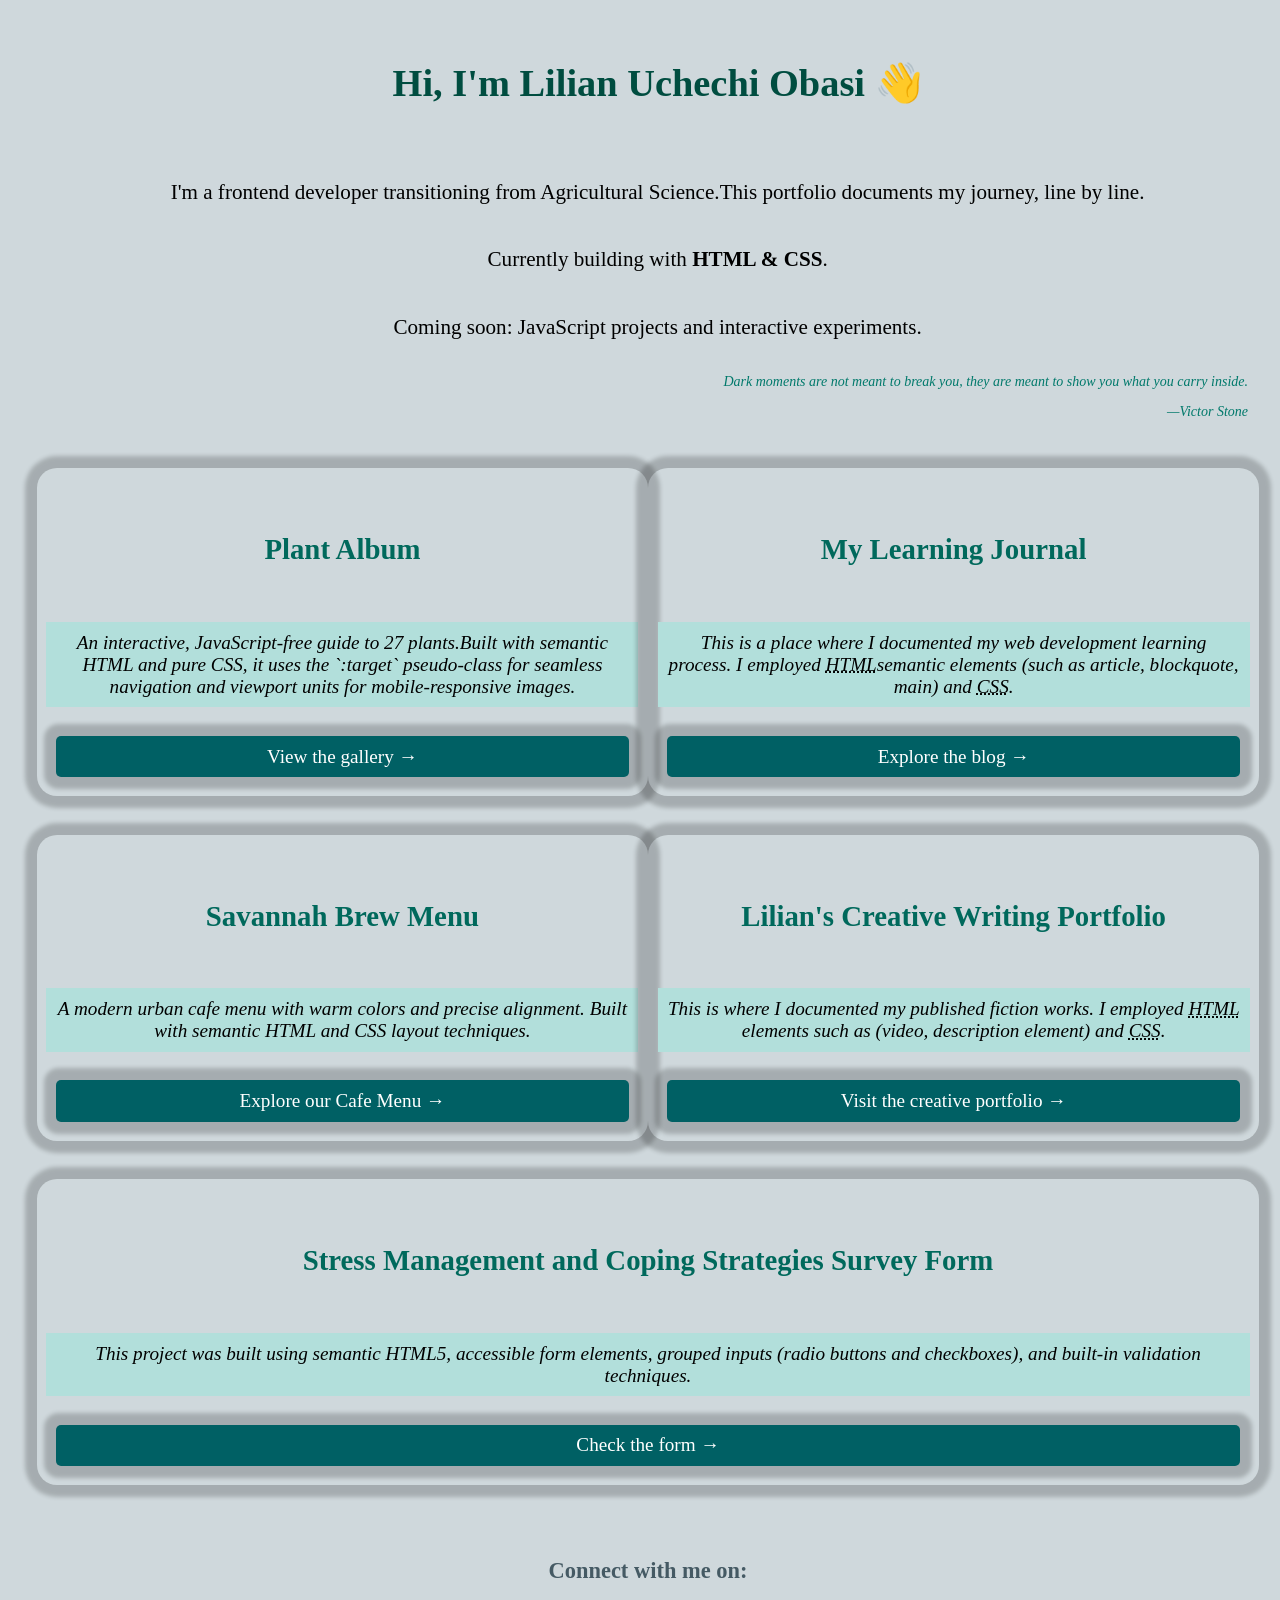
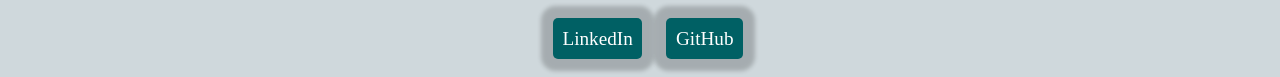
==== index.html @ 86114072 "Update Web-development-portfolio" ====
<!DOCTYPE html>
<html lang="en">
    <head>
        <meta charset="UTF-8">
        <meta name="viewport" content="width=device-width, initial-scale=1.0">
        <title>Lilian's web development portfolio</title>
        <meta name="description" content="A curated web development portfolio">
        <link rel="icon" href="Myicon.ico">
        <link rel="stylesheet" href="portfolio.css">
    </head>
    <body>
        <header class="intro-section">
            <h1>Hi, I'm Lilian Uchechi Obasi 👋</h1>
            <p class="intro-text">I'm a frontend developer transitioning from Agricultural Science.This portfolio documents my journey, line by line.</p>
            <p class="intro-text">Currently building with <strong>HTML & CSS</strong>.</p>
            <p class="intro-text">Coming soon: JavaScript projects and interactive experiments.</p>
             
        </header>
        <main>
             
                 <blockquote>
                    <p>Dark moments are not meant to break you, they are meant to show you what you carry inside.</p> 
                    <footer><cite>&mdash;Victor Stone</cite></footer>
                 </blockquote>
                 
              <div class="projects">
                <article class="project-card">
                <h2>Plant Album</h2>
                <p class="project-description">
                    An interactive, JavaScript-free guide to 27 plants.Built with semantic HTML and pure CSS, it uses the `:target` pseudo-class for seamless navigation and viewport units for mobile-responsive images.</p>
                <a href="plant.html">View the gallery &rarr;</a>
            </article>
            
            <article class="project-card">
                <h2>My Learning Journal</h2>
                <p class="project-description">This is a place where I documented my web development learning process.
                    I employed <abbr title="HyperText Markup Language">HTML</abbr>semantic elements (such as article, blockquote, main) and <abbr title="Cascading Style Sheets">CSS</abbr>.
                    </p>
                    <a href="my-learning-journal.html">Explore the blog &rarr;</a>
            </article>

                 <article class="project-card">
                <h2>Savannah Brew Menu</h2>
                <p class="project-description">
                    A modern urban cafe menu with warm colors and precise alignment. Built with semantic HTML and CSS layout techniques.</p>
                    
                <a href="savannah-brew-menu.html"> Explore our Cafe Menu &rarr;</a>
            </article>
            
            <article class="project-card">
                <h2>Lilian's Creative Writing Portfolio</h2>
                <p class="project-description">
                    This is where I documented my published fiction works. I employed <abbr title="HyperText Markup Language">HTML</abbr> elements such as (video, description element) and <abbr title="Cascading Style Sheets">CSS</abbr>.</p>
                <a href="lily_page.html">Visit the creative portfolio &rarr;</a>
                </article>
                
                <article class="project-card">
                    <h2>Stress Management and Coping Strategies Survey Form</h2>
                    <p class="project-description">
                        This project was built using semantic HTML5, accessible form elements, grouped inputs (radio buttons and checkboxes), and built-in validation techniques.
                    </p>
                    <a href="stress-management-form.html">Check the form &rarr;</a>
                </article>
            </div>
        </main>
        <footer class="footer">
            <h3>Connect with me on:</h3>
            <a href="https://www.linkedin.com/in/obasi-lilian-uchechi">LinkedIn</a>
            <a href="https://github.com/obasililian59-cell">GitHub</a>
        </footer>
    </body>
</html>
---- portfolio.css ----
Body {
    background-color: #CFD8DC;
    font-size: 1.2rem;
    width: 100%;
}

h1 {
    padding: 1.1em;
    margin: 0 auto;
    color: #004D40;
}

h2 {
    padding: 1.1em;
    color: #00695C;
}

h3{
    padding: 1.1em;
    color: #455A64;
    margin-bottom: 0;
}

blockquote {
    display: block;
    font-style: italic;
    color: #00796B;
    font-size: 14px;
    text-align: right;
}

.intro-section {
    text-align: center;
    padding: 0.5em;
    width: 100%;
    margin-bottom: 0;
}

.intro-text {
    padding: 0.3em;
    font-size: 1.1em;
    line-height: 1.6;
    margin-bottom:0;
}

.projects {
   display: flex;
   flex-direction: row;
   flex-wrap: wrap;
   margin: 1.5em;
}

.project-card {
    display: flex;
    flex-direction: column;
    flex-wrap: wrap;
    padding: 0.5em;
    margin: 1em auto;
    border-radius: 20px;
    flex: 1 1 450px;
    text-align: center;
    box-shadow: 0 0 4px 12px rgba(0,0,0,0.2);
}

.project-description {
    font-style: italic;
    padding: 0.5em;
    margin-top: 0;
    background-color: #B2DFDB;
}

a:link{
    display: inline-block;
    background-color: #006064;
    color: white;
    text-decoration: none;
    border-radius: 5px;
    margin: 0.5em;
    padding: 0.5em;
    box-shadow: 0 0 4px 12px rgba(0, 0, 0, 0.2);
}

a:visited{
    background-color: #004D50;
    color: white;
}

a:hovered{
    background-color: #00363A;
    color: white;
}

.footer {
  width: 100%;
  text-align: center;
}
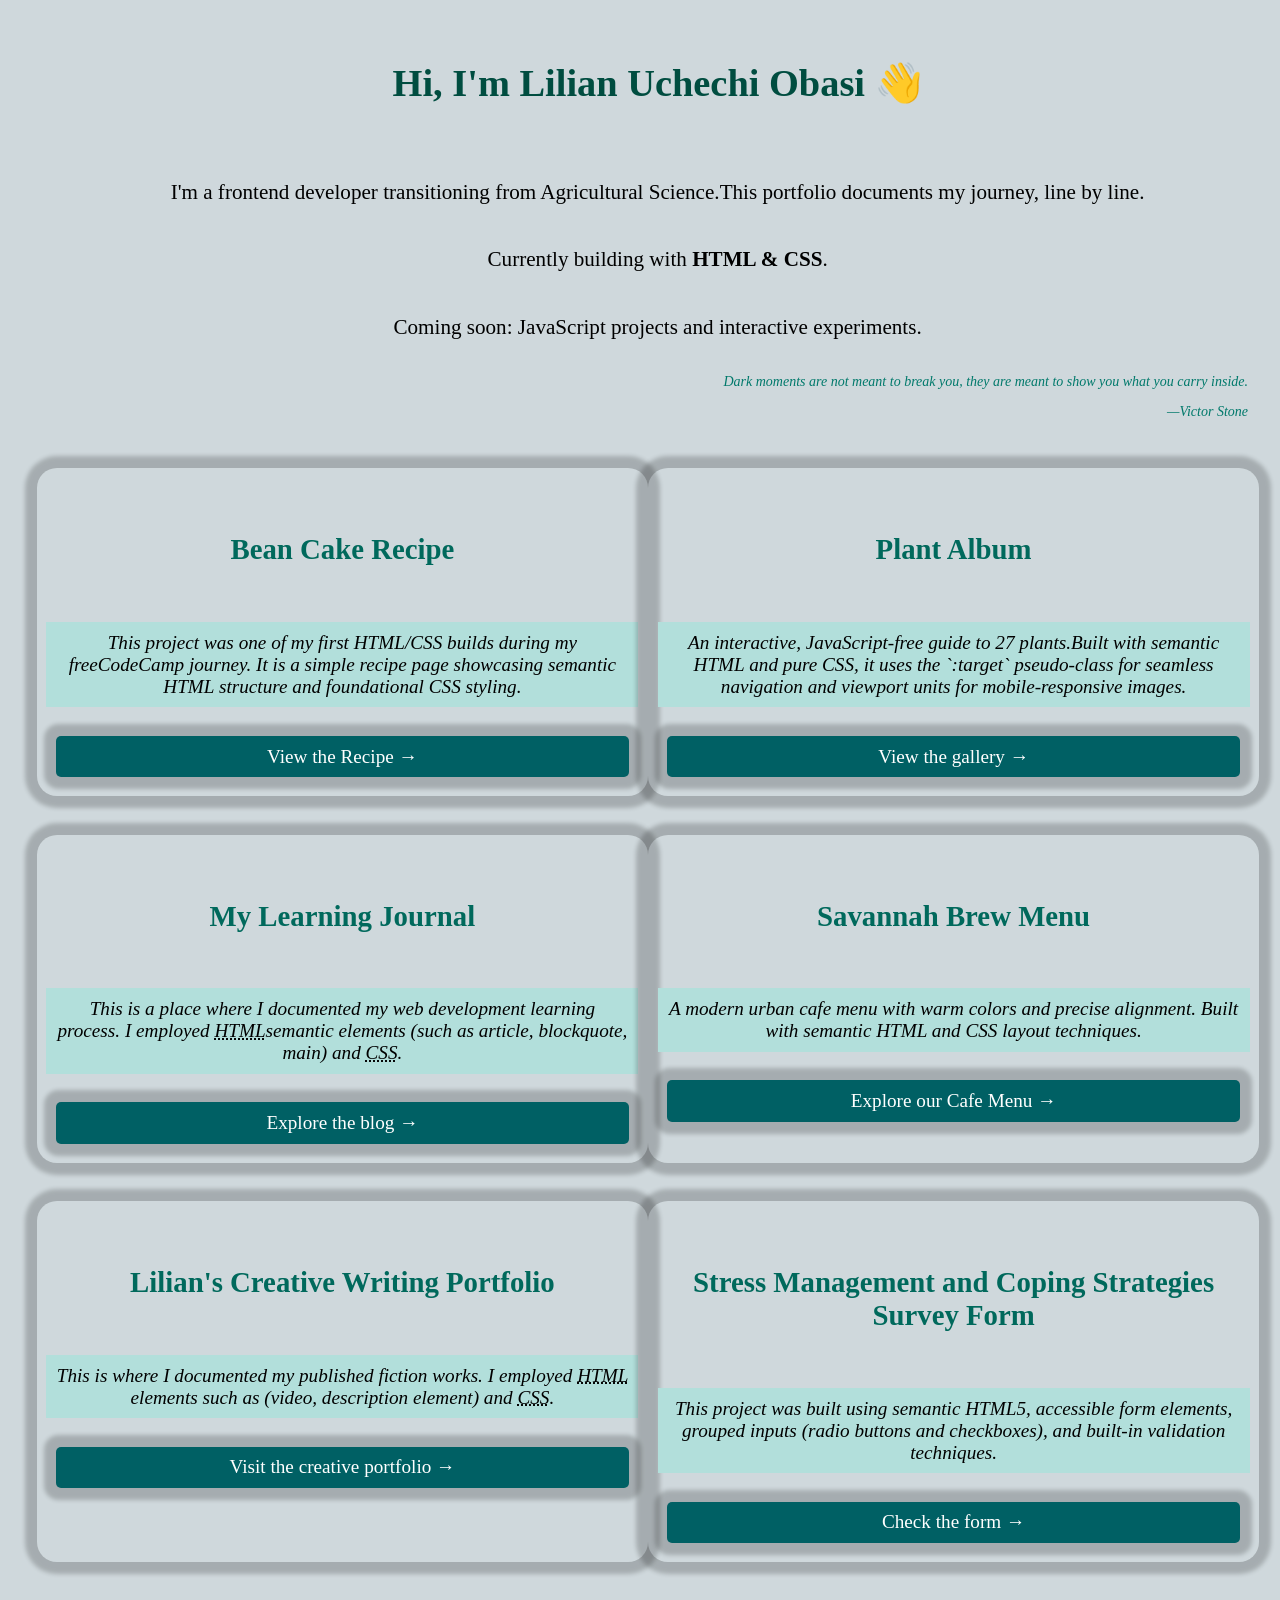
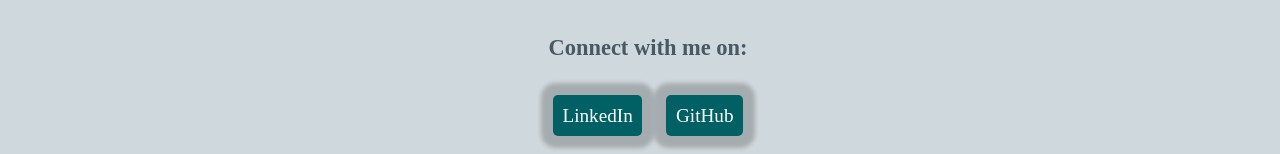
==== commit 386fb616: "Update link for Bean Cake Recipe project" ====
--- a/index.html
+++ b/index.html
@@ -25,10 +25,15 @@
                  
               <div class="projects">
                 <article class="project-card">
+                    <h2>Bean Cake Recipe </h2>
+                <p class="project-description">This project was one of my first HTML/CSS builds during my freeCodeCamp journey. It is a simple recipe page showcasing semantic HTML structure and foundational CSS styling.   </p>    
+              <a href="https://obasililian59-cell.github.io/FreeCodeCamp-Journey/"> View the Recipe &rarr;</a>
+                </article>
+                <article class="project-card">
                 <h2>Plant Album</h2>
                 <p class="project-description">
                     An interactive, JavaScript-free guide to 27 plants.Built with semantic HTML and pure CSS, it uses the `:target` pseudo-class for seamless navigation and viewport units for mobile-responsive images.</p>
-                <a href="plant.html">View the gallery &rarr;</a>
+                <a href="https://obasililian59-cell.github.io/Plant-album/">View the gallery &rarr;</a>
             </article>
             
             <article class="project-card">
@@ -44,14 +49,14 @@
                 <p class="project-description">
                     A modern urban cafe menu with warm colors and precise alignment. Built with semantic HTML and CSS layout techniques.</p>
                     
-                <a href="savannah-brew-menu.html"> Explore our Cafe Menu &rarr;</a>
+                <a href="https://obasililian59-cell.github.io/Savannah-brew-menu/"> Explore our Cafe Menu &rarr;</a>
             </article>
             
             <article class="project-card">
                 <h2>Lilian's Creative Writing Portfolio</h2>
                 <p class="project-description">
                     This is where I documented my published fiction works. I employed <abbr title="HyperText Markup Language">HTML</abbr> elements such as (video, description element) and <abbr title="Cascading Style Sheets">CSS</abbr>.</p>
-                <a href="lily_page.html">Visit the creative portfolio &rarr;</a>
+                <a href="https://obasililian59-cell.github.io/Lilian-creative-writing-portfolio/">Visit the creative portfolio &rarr;</a>
                 </article>
                 
                 <article class="project-card">
@@ -59,7 +64,7 @@
                     <p class="project-description">
                         This project was built using semantic HTML5, accessible form elements, grouped inputs (radio buttons and checkboxes), and built-in validation techniques.
                     </p>
-                    <a href="stress-management-form.html">Check the form &rarr;</a>
+                    <a href="https://obasililian59-cell.github.io/Stress-management-survey/">Check the form &rarr;</a>
                 </article>
             </div>
         </main>
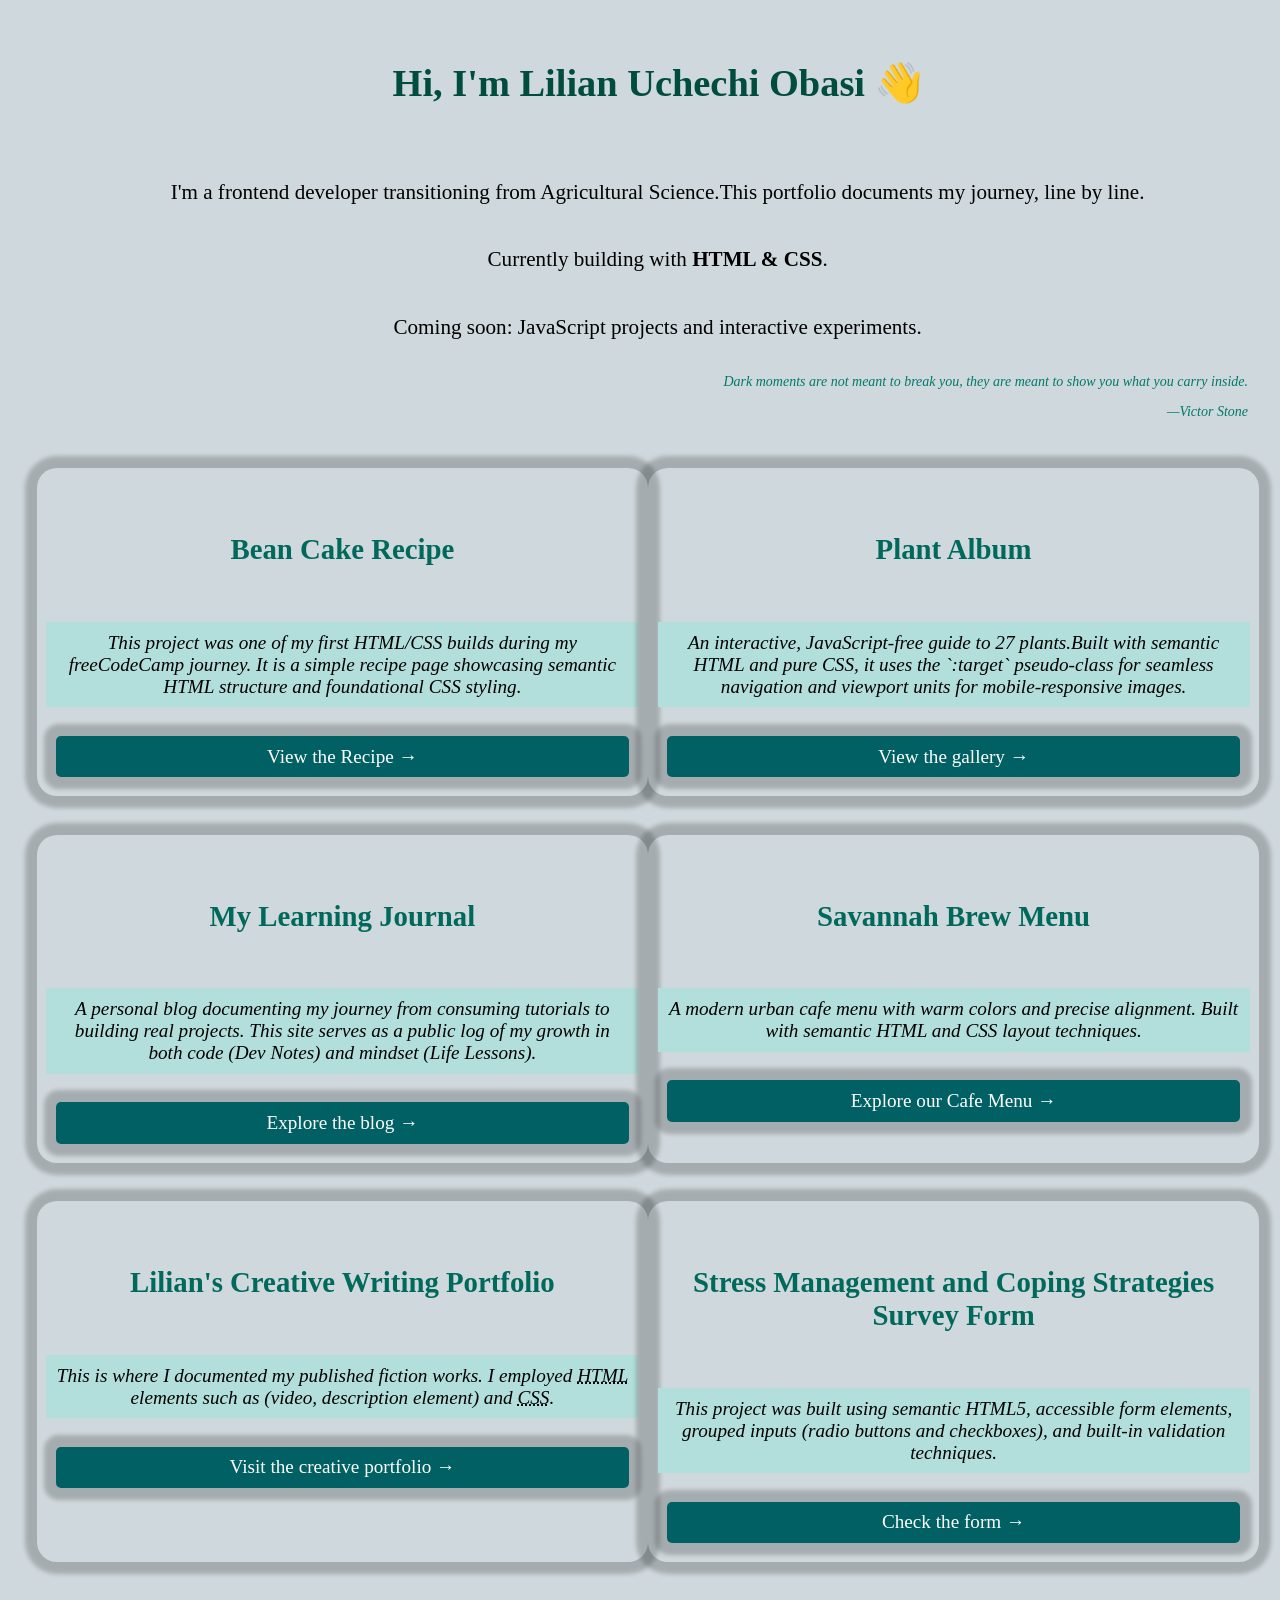
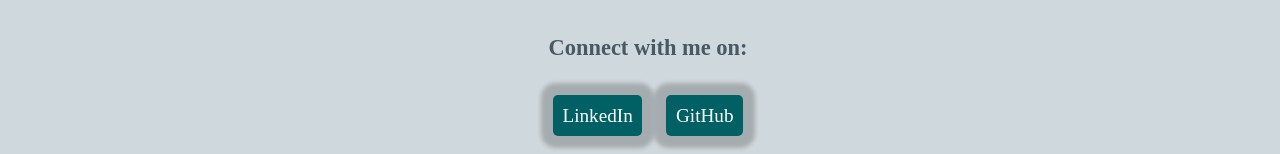
==== commit 7f01f336: "Revise My Learning Journal description and link Updated project description and link for My Learning" ====
--- a/index.html
+++ b/index.html
@@ -38,10 +38,9 @@
             
             <article class="project-card">
                 <h2>My Learning Journal</h2>
-                <p class="project-description">This is a place where I documented my web development learning process.
-                    I employed <abbr title="HyperText Markup Language">HTML</abbr>semantic elements (such as article, blockquote, main) and <abbr title="Cascading Style Sheets">CSS</abbr>.
+                <p class="project-description">A personal blog documenting my journey from consuming tutorials to building real projects. This site serves as a public log of my growth in both code (Dev Notes) and mindset (Life Lessons).
                     </p>
-                    <a href="my-learning-journal.html">Explore the blog &rarr;</a>
+                    <a href="https://obasililian59-cell.github.io/My-learning-journal/">Explore the blog &rarr;</a>
             </article>
 
                  <article class="project-card">
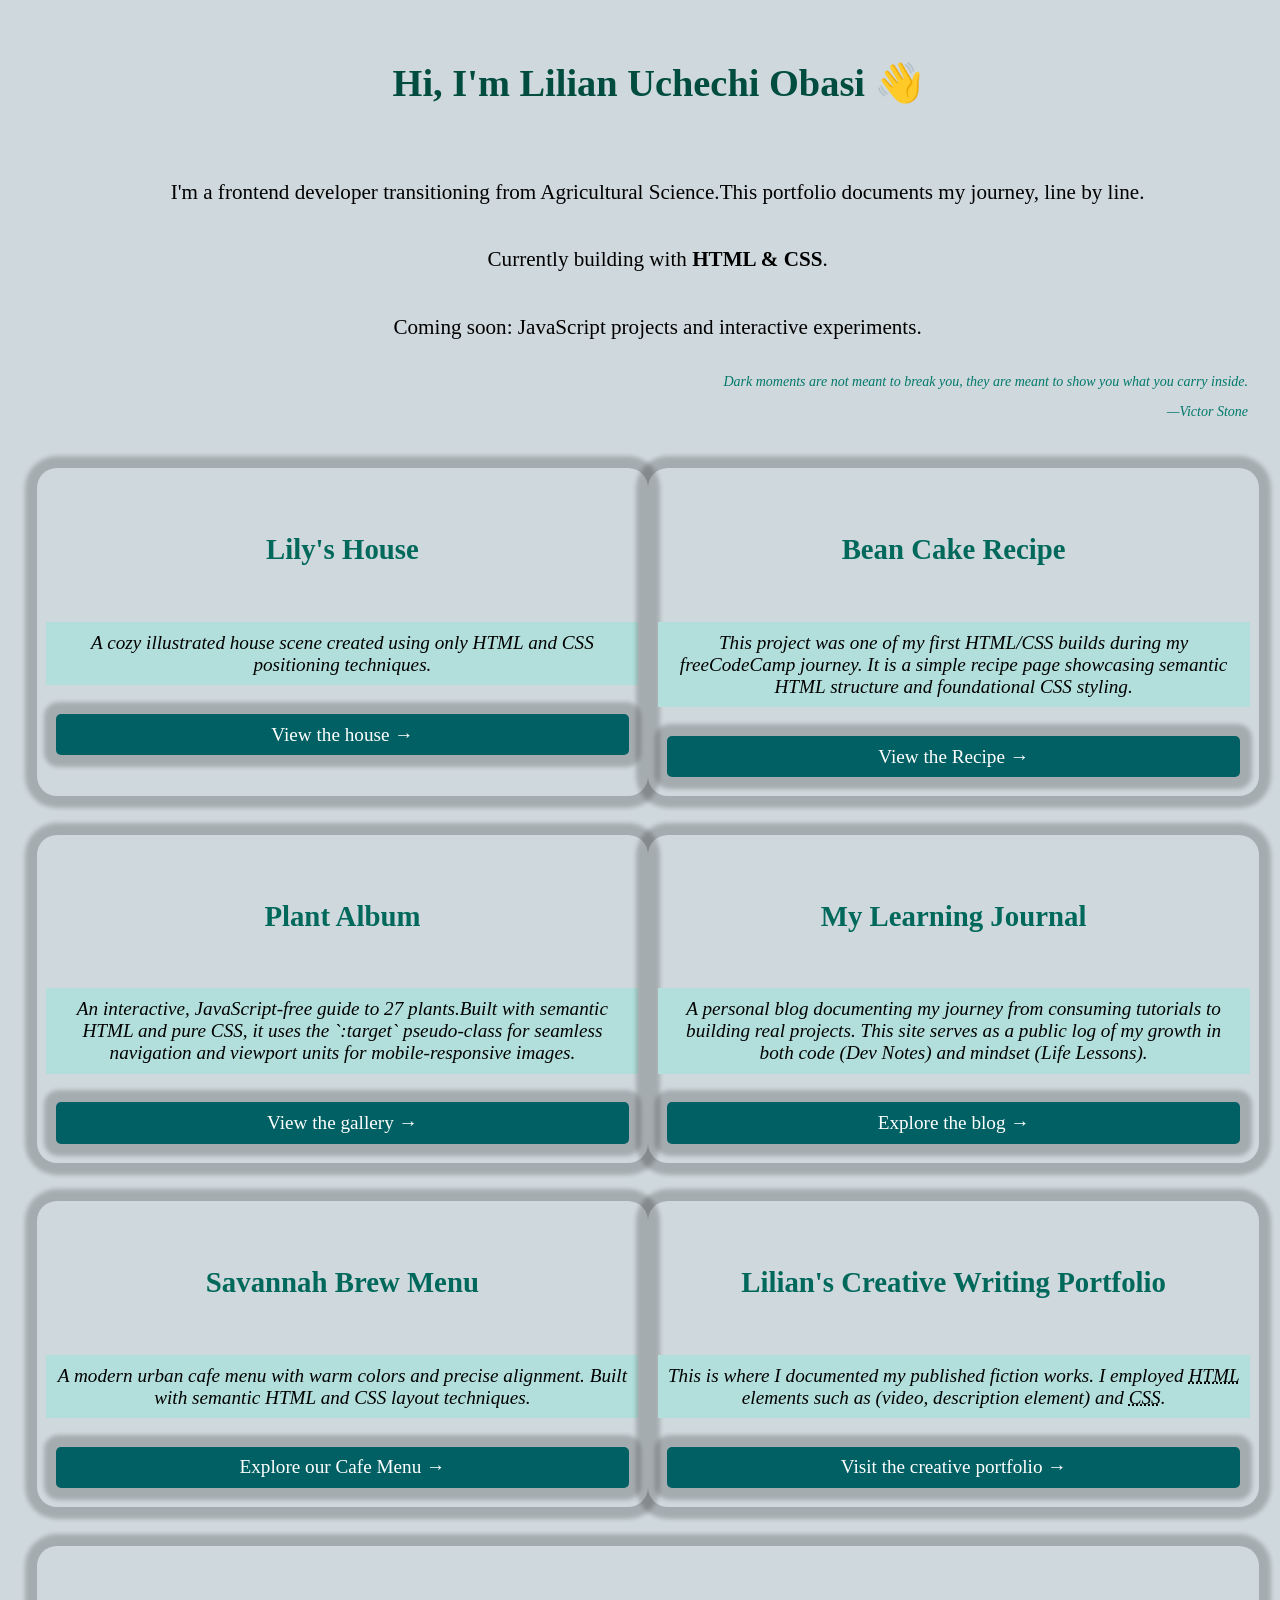
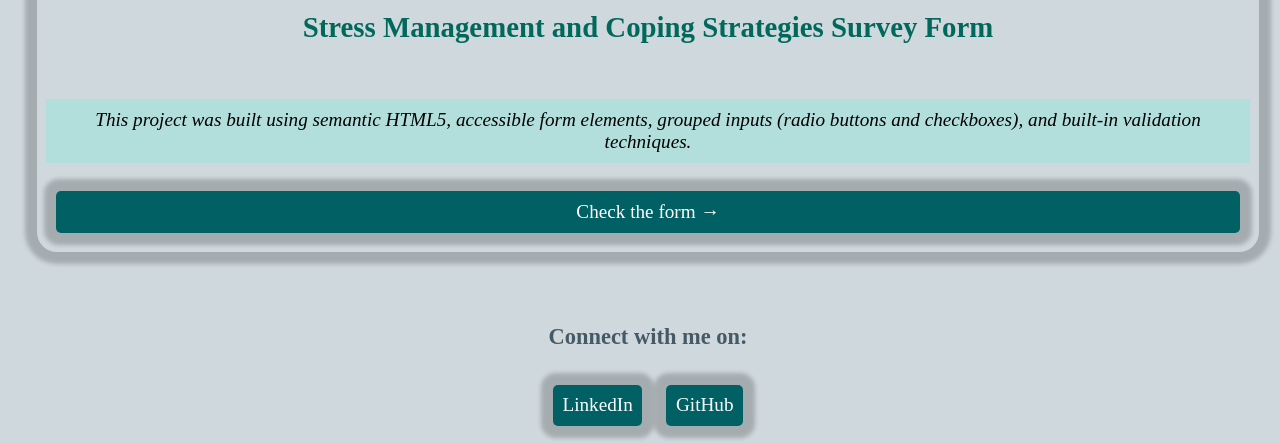
==== commit 7700d758: "Update Web-development-portfolio" ====
--- a/index.html
+++ b/index.html
@@ -24,11 +24,19 @@
                  </blockquote>
                  
               <div class="projects">
+                
+                <article class="project-card">
+                  <h2>Lily's House</h2>
+                  <p class="project-description">A cozy illustrated house scene created using only HTML and CSS positioning techniques.</p>
+                  <a href="https://obasililian59-cell.github.io/Lily-house/">View the house &rarr;</a>
+                </article>
+                 
                 <article class="project-card">
                     <h2>Bean Cake Recipe </h2>
                 <p class="project-description">This project was one of my first HTML/CSS builds during my freeCodeCamp journey. It is a simple recipe page showcasing semantic HTML structure and foundational CSS styling.   </p>    
               <a href="https://obasililian59-cell.github.io/FreeCodeCamp-Journey/"> View the Recipe &rarr;</a>
                 </article>
+                
                 <article class="project-card">
                 <h2>Plant Album</h2>
                 <p class="project-description">
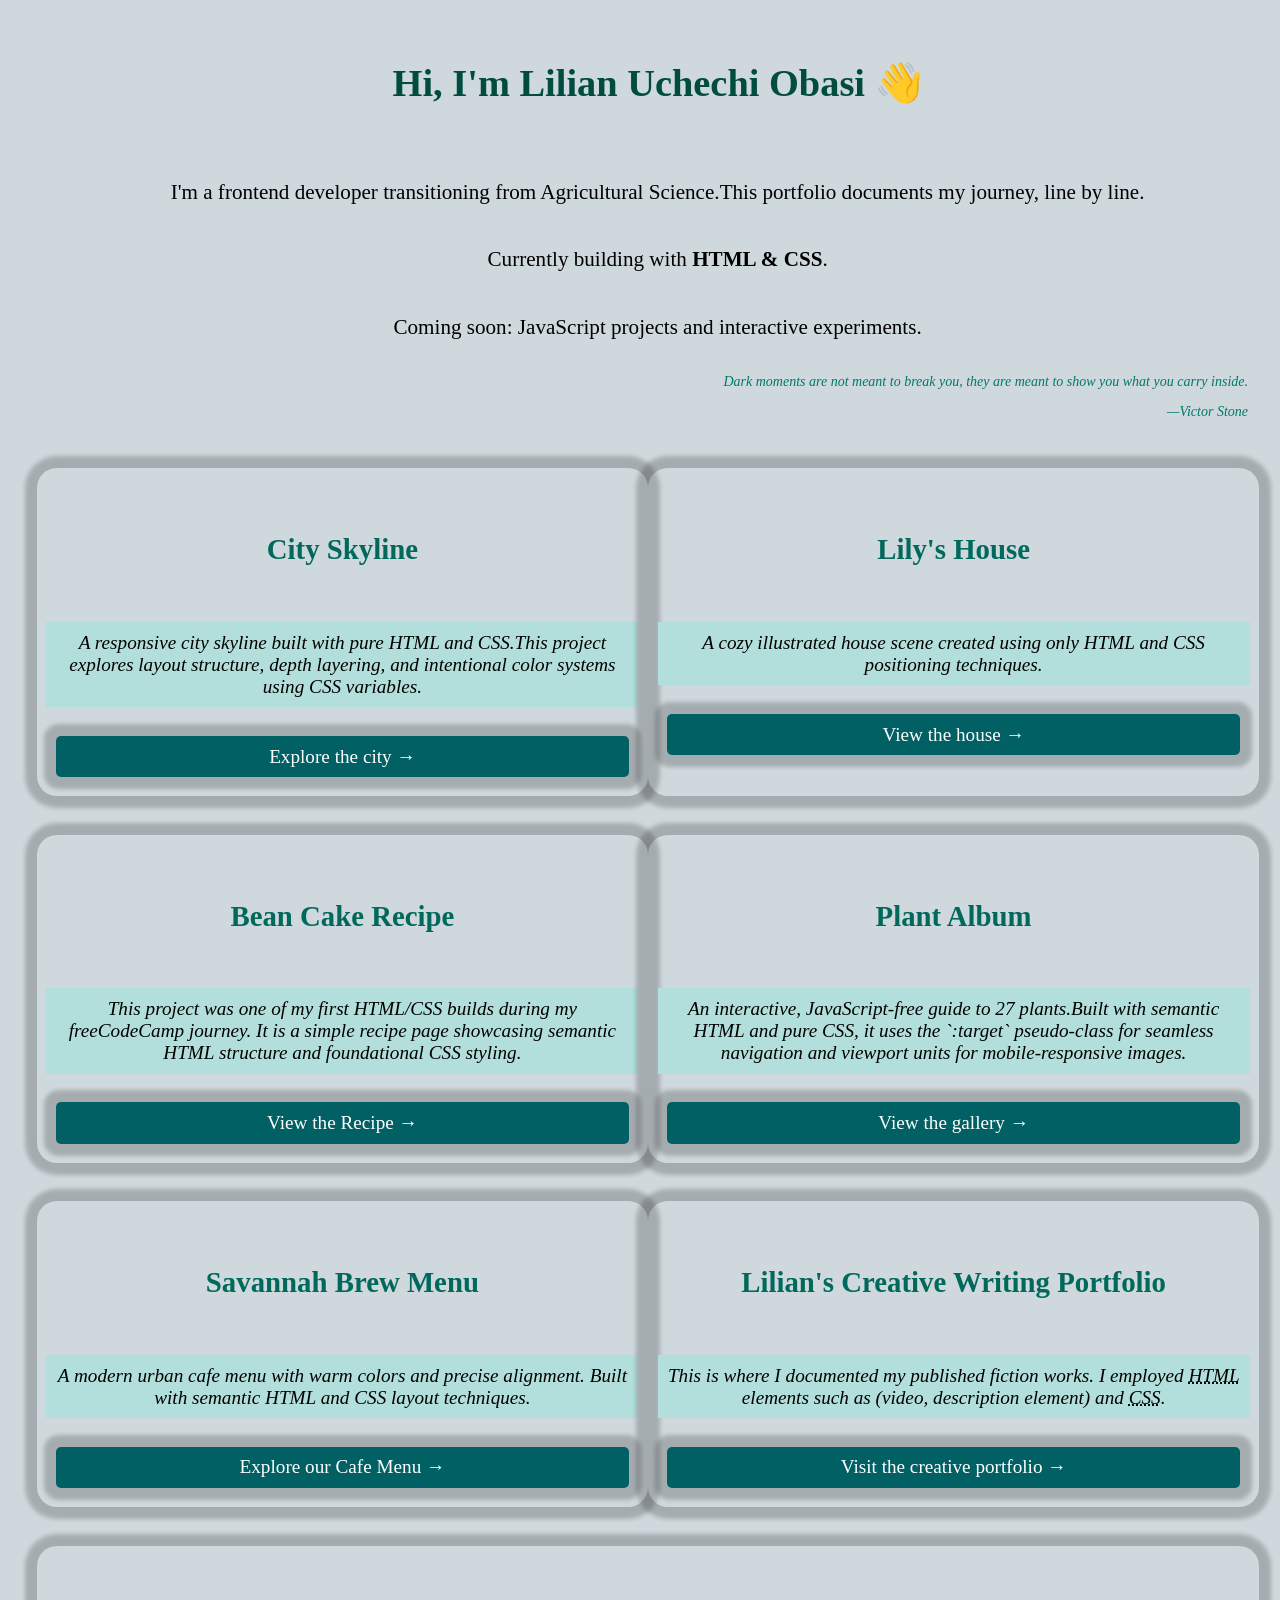
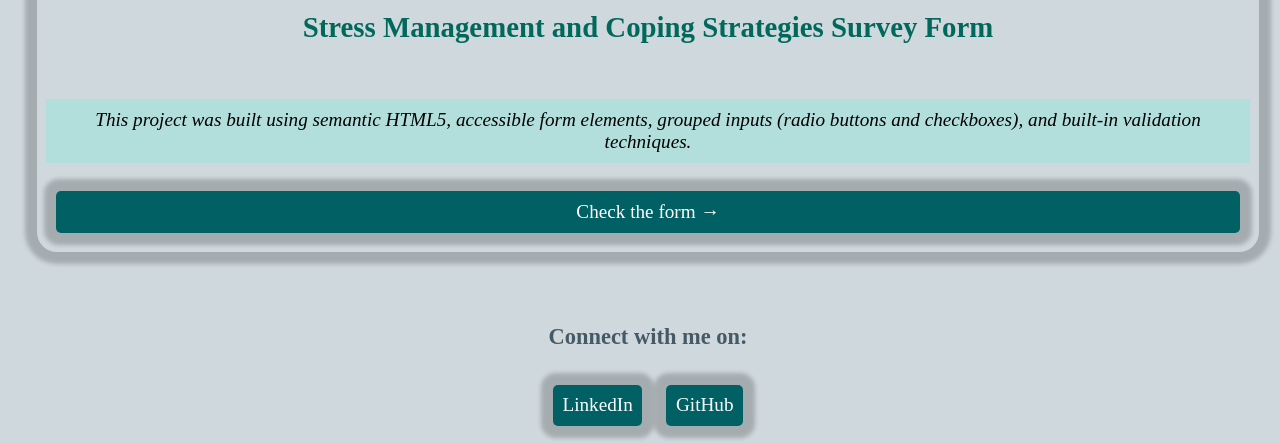
==== commit 42483ae3: "Update project cards in index.html Added a new project card for 'City Skyline' and removed the 'My L" ====
--- a/index.html
+++ b/index.html
@@ -24,6 +24,12 @@
                  </blockquote>
                  
               <div class="projects">
+
+        <article class="project-card">
+                <h2>City Skyline</h2>
+                <p class="project-description">A responsive city skyline built with pure HTML and CSS.This project explores layout structure, depth layering, and intentional color systems using CSS variables.</p>
+                    <a href="https://obasililian59-cell.github.io/city-skyline/">Explore the city &rarr;</a>
+        </article> 
                 
                 <article class="project-card">
                   <h2>Lily's House</h2>
@@ -44,13 +50,6 @@
                 <a href="https://obasililian59-cell.github.io/Plant-album/">View the gallery &rarr;</a>
             </article>
             
-            <article class="project-card">
-                <h2>My Learning Journal</h2>
-                <p class="project-description">A personal blog documenting my journey from consuming tutorials to building real projects. This site serves as a public log of my growth in both code (Dev Notes) and mindset (Life Lessons).
-                    </p>
-                    <a href="https://obasililian59-cell.github.io/My-learning-journal/">Explore the blog &rarr;</a>
-            </article>
-
                  <article class="project-card">
                 <h2>Savannah Brew Menu</h2>
                 <p class="project-description">
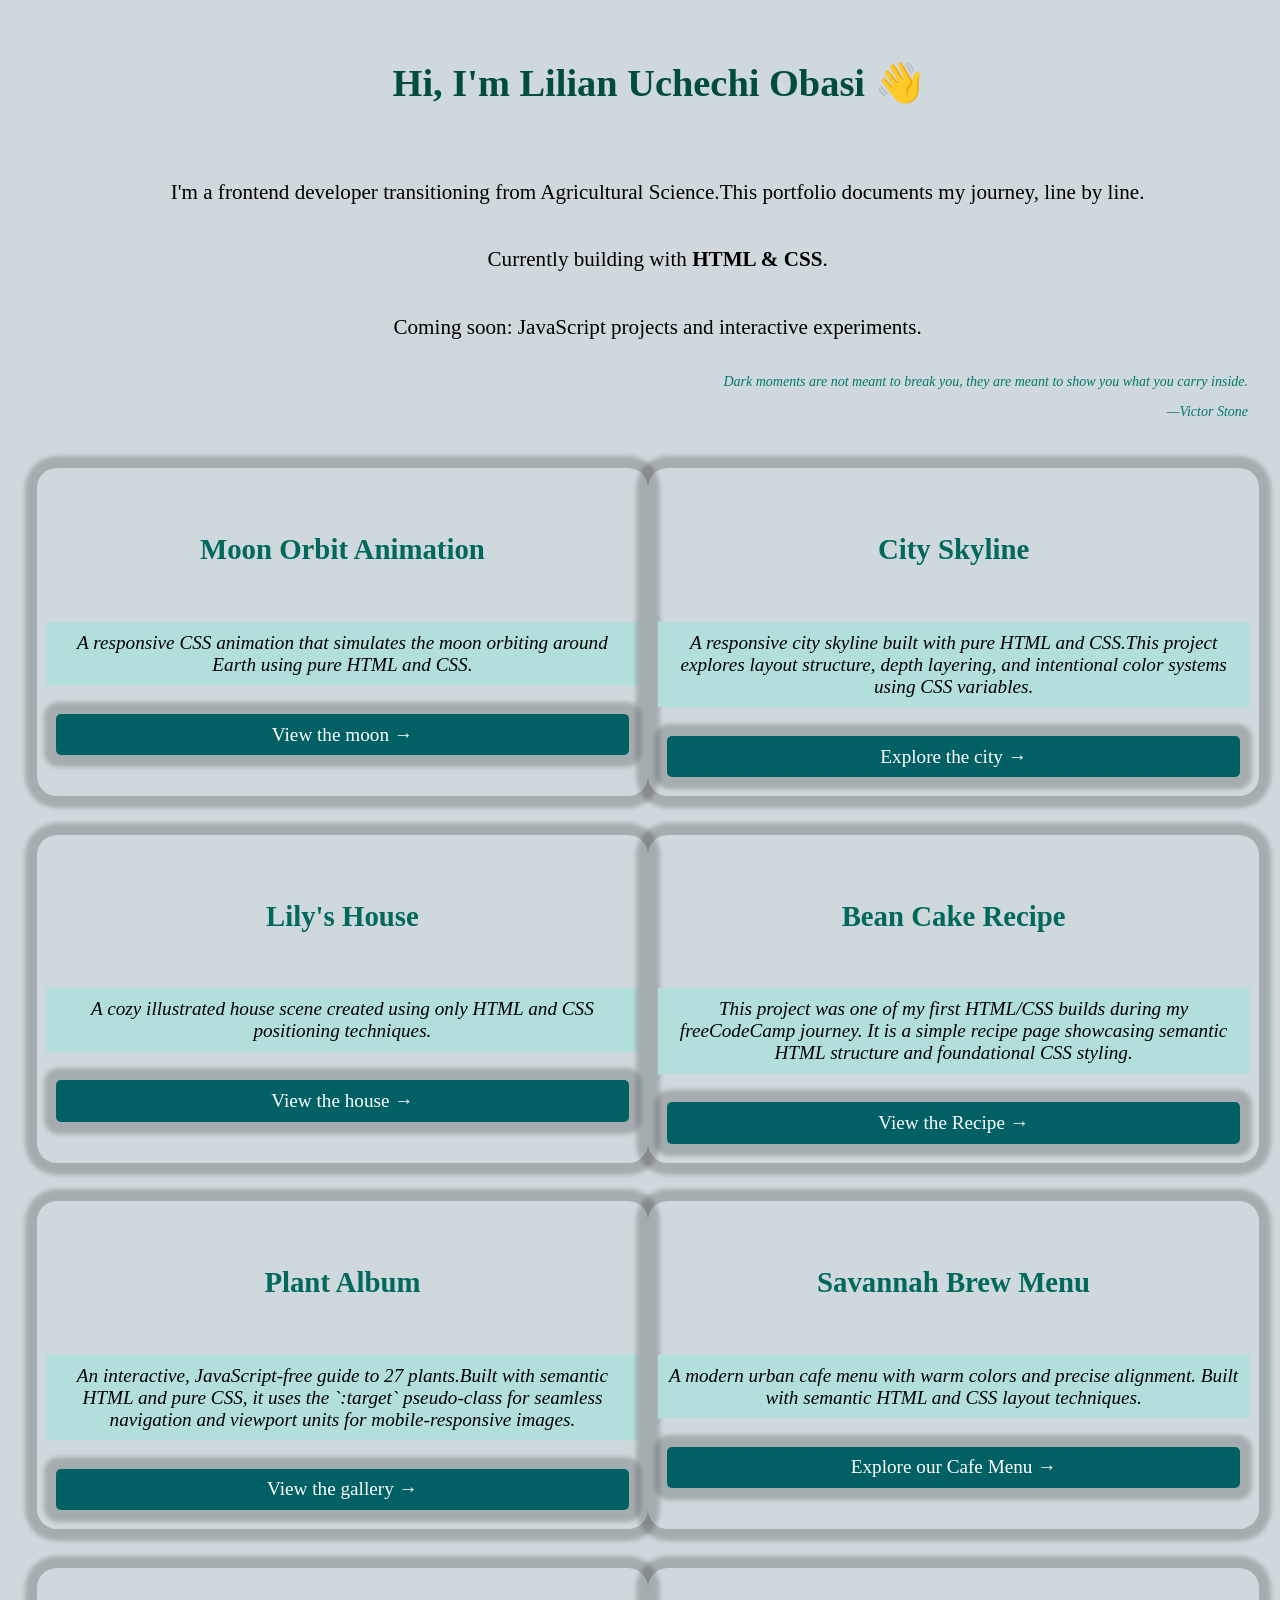
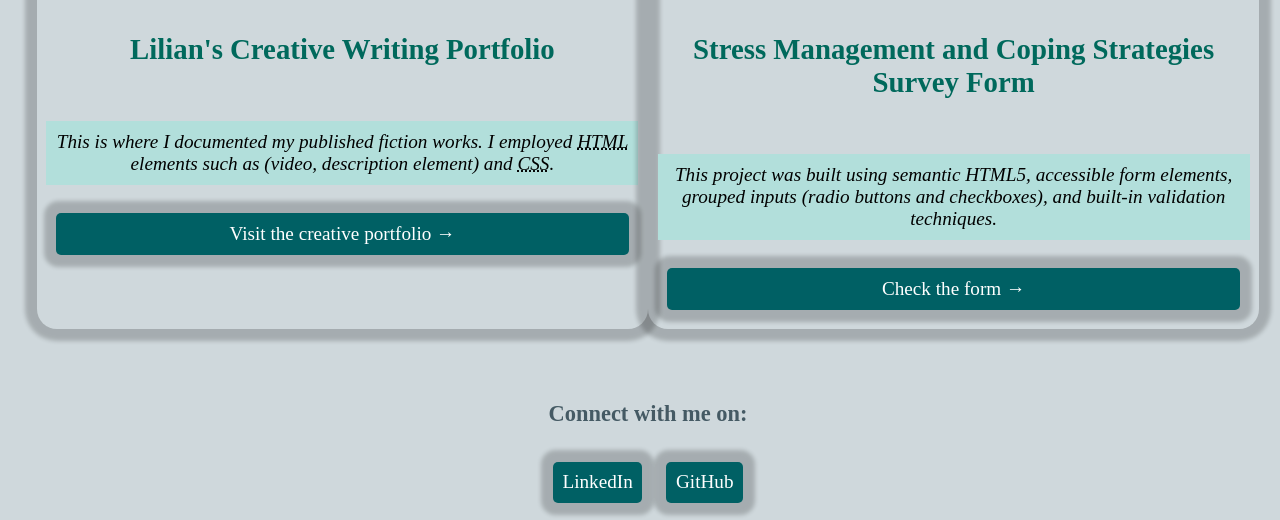
==== commit 49a6049a: "Add 'Moon Orbit Animation' project card Added a new project card for 'Moon Orbit Animation' with a d" ====
--- a/index.html
+++ b/index.html
@@ -24,6 +24,13 @@
                  </blockquote>
                  
               <div class="projects">
+
+        <article class="project-card">
+                <h2>Moon Orbit Animation</h2>
+                <p class="project-description">A responsive CSS animation that simulates the moon orbiting around Earth using pure HTML and CSS.
+</p>
+<a href="https://obasililian59-cell.github.io/moon-orbit-animation/">View the moon &rarr;</a>
+        </article>
 
         <article class="project-card">
                 <h2>City Skyline</h2>
